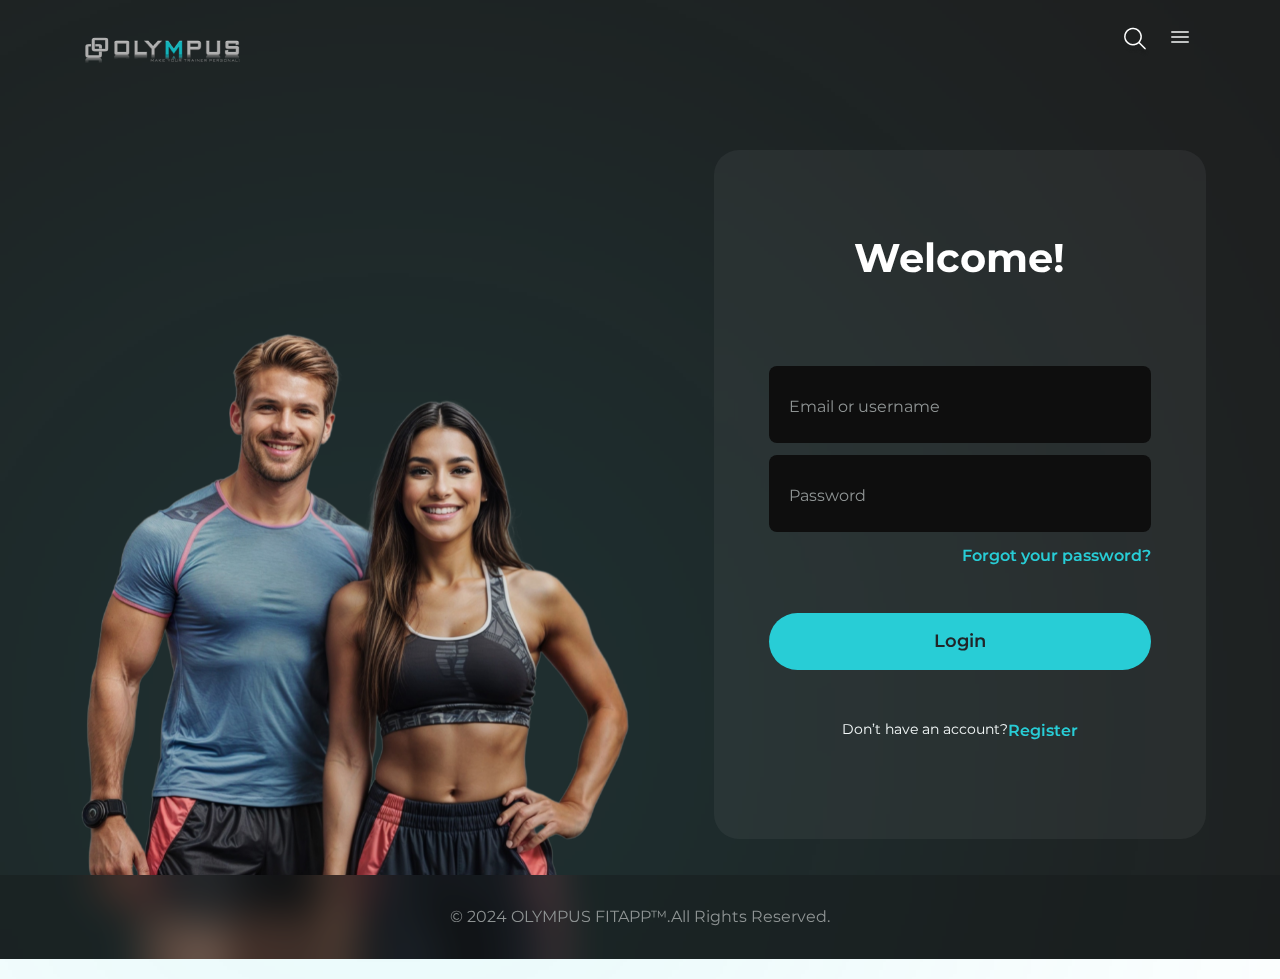
==== index.html @ 8dc274fb "first commit" ====
<!DOCTYPE html>
<html lang="en">

<head>
    <meta charset="UTF-8">
    <meta name="viewport" content="width=device-width, initial-scale=1.0">
    <link href="https://cdn.jsdelivr.net/npm/bootstrap@5.3.3/dist/css/bootstrap.min.css" rel="stylesheet"
        integrity="sha384-QWTKZyjpPEjISv5WaRU9OFeRpok6YctnYmDr5pNlyT2bRjXh0JMhjY6hW+ALEwIH" crossorigin="anonymous">
    <link rel="stylesheet" href="css/style.css">
    <link rel="stylesheet" href="css/responsive.css">
    <title>Document</title>
</head>

<body>
    <header>
        <div class="header-wrapper">
            <div class="header-logo">
                <a href=""><img src="img/logo.png" alt=""></a>
            </div>
            <div class="header-menu">
                <menu class="">
                    <ul>
                        <li><a href="">Home</a></li>
                        <li><a href="">About Us</a></li>
                        <li><a href="">Personal Training</a></li>
                        <li><a href="">OLYMPUS FITAPP PLUS+</a></li>
                        <li><a href="">PT’s</a></li>
                        <li><a href="">FAQ</a></li>
                        <li><a href="">Community</a></li>
                        <li><a href="">Login</a></li>
                    </ul>
                </menu>
            </div>
            <div class="header-search">
                <img src="img/icon/search-icon.png" alt="">
                <div class="menu-tgl-btn">
                    <div></div>
                    <div></div>
                    <div></div>
                </div>
            </div>
        </div>
    </header>
    <div class="search-box">
        <div class="header-search-bar d-flex align-items-center ">
            <button class="search-close">×</button>
            <div class="container">
                <div class="row justify-content-center">
                    <div class="col-lg-6">
                        <div class="search-bar text-center">
                            <h2 class="search-bar-title mb-30">What are you looking for?</h2>
                            <div class="contact-form-box contact-search-form-box">
                                <form action="#" class="d-flex">
                                    <input type="text" placeholder="Search Here" class="sech-input">
                                    <button type="submit">
                                        <svg style="transform: translateX(-18px);" xmlns="http://www.w3.org/2000/svg"
                                            width="16" height="16" fill="currentColor" class="bi bi-search"
                                            viewBox="0 0 16 16">
                                            <path
                                                d="M11.742 10.344a6.5 6.5 0 1 0-1.397 1.398h-.001q.044.06.098.115l3.85 3.85a1 1 0 0 0 1.415-1.414l-3.85-3.85a1 1 0 0 0-.115-.1zM12 6.5a5.5 5.5 0 1 1-11 0 5.5 5.5 0 0 1 11 0" />
                                        </svg>
                                    </button>
                                </form>
                            </div>
                        </div>
                    </div>
                </div>
            </div>
        </div>
    </div>
    <section class="frm-section">
        <div class="container-fluid">
            <div class="shadow">

            </div>
            <div class="row align-items-end">
                <div class="col-xl-6 col-lg-12 ">

                    <div class="lft-img">
                        <img src="img/img.png" alt="">
                    </div>
                </div>
                <div class="col-xl-6 col-lg-12 ">
                    <div class="login-frm">
                        <h2 class="frm-heading">Welcome!</h2>
                        <form action="">
                            <div class="input-box">
                                <input type="text" name="text" autocomplete="off" required />
                                <label for="text" class="label-name">
                                    <span class="content-name">
                                        Email or username
                                    </span>
                                </label>
                            </div>
                            <div class="input-box">
                                <input type="text" name="text" autocomplete="off" required />
                                <label for="text" class="label-name">
                                    <span class="content-name">
                                        Password
                                    </span>
                                </label>
                            </div>
                            <a href="#" class="form-link text-end">Forgot your password?</a>

                            <button class="btn-blue">Login</button>
                            <p class="form-text">Don’t have an account?
                                <a href="#" class="form-link"> Register</a>
                            </p>
                        </form>
                    </div>
                </div>
            </div>
        </div>

        <footer>
            <p>&copy; 2024 OLYMPUS FITAPP™.All Rights Reserved.</p>
        </footer>
    </section>
    <script src="js/script.js"></script>
</body>

</html>
---- css/style.css ----
@import url("https://fonts.googleapis.com/css2?family=Montserrat:ital,wght@0,100..900;1,100..900&display=swap");

* {
  padding: 0;
  margin: 0;
  box-sizing: border-box;
}
body {
  font-family: "Montserrat", sans-serif;
}
/* GLOBAL CSS */
.header-search-bar {
  height: 400px;
  position: fixed;
  top: -100%;
  left: 0;
  right: 0;
  z-index: 999;
  background: #fff;
  transition: 0.3s;
  transform: translateY(-100%);
}
.search-close {
  position: absolute;
  right: 50px;
  top: 35px;
  font-size: 50px;
  color: #222;
  font-weight: 300;
  width: 45px;
  height: 45px;
}
.search-bar-title {
  font-weight: 700;
  margin-bottom: 30px;
}
.sech-input {
  outline: none;
  background-color: transparent;
  height: 56px;
  width: 100%;
  line-height: 56px;
  font-size: 15px;
  color: var(--tp-common-black);
  border: 0;
  border-bottom: 1px solid #57595c;
  text-transform: uppercase;
  font-weight: 500;
}
a,
button {
  color: inherit;
  outline: none;
  border: none;
  background: transparent;
}
ol,
ul {
  padding-left: 0;
}
.header-search-bar.search-open {
  top: 0;
  transform: translateY(0);
}
/* header */
header {
  background: transparent;
  padding: 20px 80px;
  position: absolute;
  width: 100%;
  z-index: 3;
}
.header-wrapper {
  display: flex;
  align-items: center;
  justify-content: space-between;
}
.header-search {
  cursor: pointer;
}
.header-search img {
  transform: translateY(5px);
}
menu ul {
  display: flex;
  list-style: none;
  gap: 25px;
  padding-top: 15px;
}
menu ul li a {
  color: #fff;
  font-size: 16px;
  text-decoration: none;
  transition: 0.3s;
  padding: 10px 0;
  position: relative;
}
menu ul li a::after {
  width: 0;
  content: "";
  position: absolute;
  bottom: -15px;
  left: 0;
  height: 2px;
  background-color: #28cdd6;
  transition: 0.3s;
}
menu ul li:hover a::after {
  width: 100%;
}
menu ul li a:hover {
  color: #28cdd6;
}
.menu-tgl-btn {
  display: none;
  padding: 8px;
}
.menu-tgl-btn div {
  width: 18px;
  height: 2px;
  border-radius: 10px;
  background: #c1c3c3;
  margin: 3px;
}
/* frm-section */
.frm-section {
  padding-top: 100px;
  background: #1e1e1e;
  position: relative;
}
.lft-img img {
  width: 120%;
  position: relative;
  z-index: 2;
}
.shadow {
  width: 520px;
  height: 520px;
  border-radius: 50%;
  background: #28cdd6c1;
  position: absolute;
  bottom: -20px;
  left: 10%;
  filter: blur(500px);
}
.login-frm {
  backdrop-filter: blur(20px);
  background: rgba(255, 255, 255, 0.05);
  width: 680px;
  height: 760px;
  border-radius: 25px;
  padding: 140px 115px;
  margin-top: 80px;
  margin-bottom: 130px;
}
.frm-heading {
  font-weight: 700;
  font-size: 40px;
  line-height: 140%;
  text-align: center;
  color: #fff;
  margin-bottom: 80px;
}

/*  */
.input-box {
  position: relative;
  margin-bottom: 12px;
}
.input-box input {
  width: 100%;
  height: 100%;
  color: #fff;
  padding-top: 35px;
  padding-bottom: 20px;
  border: 0;
  background: #0e0e0e;
  padding-left: 20px;
  font-size: 18px;
  border-radius: 8px;
}
.input-box label {
  position: absolute;
  bottom: 19px;
  left: 20px;
  width: 100%;
  height: 100%;
  pointer-events: none;
  color: #8e9393;
}

.content-name {
  position: absolute;
  bottom: 0px;
  left: 0px;
  padding-bottom: 5px;
  transition: all 0.3s ease;
}
.input-box input:focus {
  outline: none;
}
.input-box input:focus + .label-name .content-name,
.input-box input:valid + .label-name .content-name {
  transform: translateY(-100%);
  font-size: 15px;
  left: 0px;
  color: #8e9393;
  text-transform: uppercase;
}
.form-link {
  font-weight: 600;
  font-size: 16px;
  display: block;
  color: #28cdd6;
  text-decoration: none;
}
.form-text {
  display: flex;
  text-align: center;
  justify-content: center;
  color: #f4f9f9;
}
.btn-blue {
  padding: 15px 10px;
  background: #28cdd6;
  display: inline-block;
  border-radius: 100px;
  width: 100%;
  border: 0;
  font-size: 18px;
  font-weight: 600;
  margin: 45px 0;
}
footer {
  padding: 30px 10px;
  background: rgba(21, 25, 25, 0.4);
  backdrop-filter: blur(20px);
  position: absolute;
  bottom: 0;
  width: 100%;
  z-index: 2;
  text-align: center;
  color: #8e9393;
}
footer p {
  padding: 0;
  margin: 0;
}
---- css/responsive.css ----
@media (max-width: 1960px) {
  .login-frm {
    width: 80%;
    margin: auto;
    height: auto;
    border-radius: 25px;
    padding: 80px 55px;
    margin-top: 50px;
    margin-bottom: 120px;
  }
  .lft-img {
    text-align: center;
  }
}
@media (max-width: 1300px) {
  .header-wrapper {
    align-items: flex-start;
  }
  menu {
    background: #28cdd6;
    position: absolute;
    padding: 60px;
    opacity: 0;
    visibility: hidden;
    right: -50px;
    top: -50px;
    border-radius: 12px;
    transition: 0.3s;
    overflow: hidden;
  }
  menu.show {
    top: 70px;
    right: 60px;
    visibility: visible;
    opacity: 1;
  }
  menu ul {
    flex-direction: column;
    text-align: center;
  }
  menu ul li a {
    color: #000000;
  }
  .menu-tgl-btn {
    display: block;
  }
  .header-search {
    cursor: pointer;
    display: flex;
    gap: 10px;
    align-items: center;
    flex-shrink: 2;
  }
}
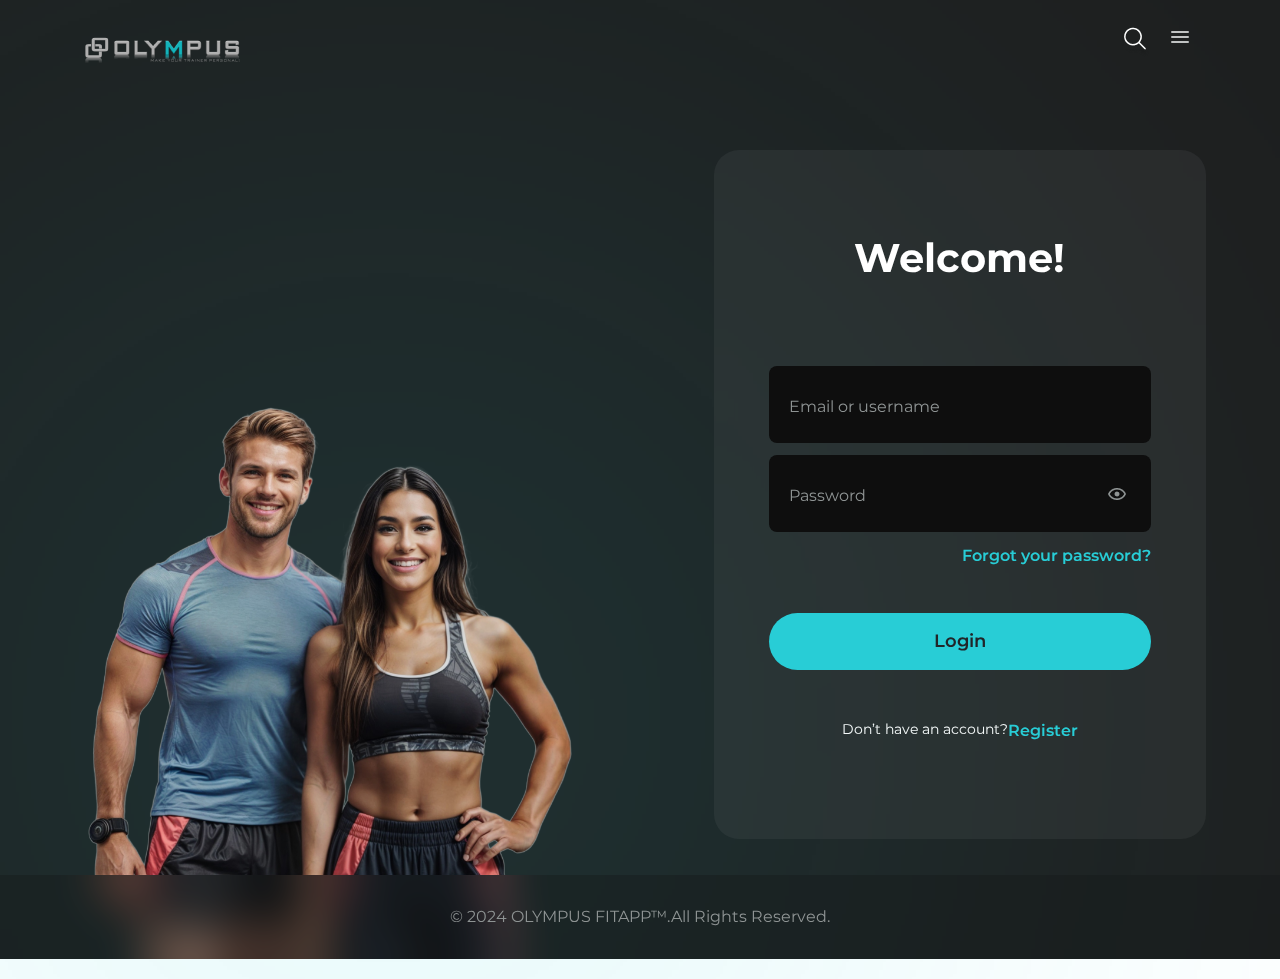
==== commit 555dea63: "update" ====
--- a/index.html
+++ b/index.html
@@ -77,7 +77,7 @@
                 <div class="col-xl-6 col-lg-12 ">
 
                     <div class="lft-img">
-                        <img src="img/img.png" alt="">
+                        <img src="img/img1.png" alt="">
                     </div>
                 </div>
                 <div class="col-xl-6 col-lg-12 ">
@@ -93,12 +93,16 @@
                                 </label>
                             </div>
                             <div class="input-box">
-                                <input type="text" name="text" autocomplete="off" required />
-                                <label for="text" class="label-name">
+
+                                <input type="password" autocomplete="off" required class="input-password" />
+                                <label for="password" class="label-name">
                                     <span class="content-name">
                                         Password
                                     </span>
                                 </label>
+                                <div class="eye-icon ">
+                                    <img src="img/icon/visible.png" alt="">
+                                </div>
                             </div>
                             <a href="#" class="form-link text-end">Forgot your password?</a>
 
--- a/css/style.css
+++ b/css/style.css
@@ -129,7 +129,7 @@
   position: relative;
 }
 .lft-img img {
-  width: 120%;
+  width: 100%;
   position: relative;
   z-index: 2;
 }
@@ -167,6 +167,22 @@
   position: relative;
   margin-bottom: 12px;
 }
+.eye-icon {
+  position: absolute;
+  top: 50%;
+  transform: translateY(-50%);
+  right: 25px;
+}
+.eye-icon.hide::after {
+  content: "";
+  position: absolute;
+  top: 11px;
+  left: 0px;
+  width: 20px;
+  height: 3px;
+  background-color: #8e9393;
+  transform: rotate(-45deg);
+}
 .input-box input {
   width: 100%;
   height: 100%;
@@ -230,6 +246,10 @@
   font-size: 18px;
   font-weight: 600;
   margin: 45px 0;
+  transition: 0.3s;
+}
+.btn-blue:hover {
+  background: #f4f9f9;
 }
 footer {
   padding: 30px 10px;
@@ -246,3 +266,6 @@
   padding: 0;
   margin: 0;
 }
+input:-internal-autofill-selected {
+  background-color: red !important;
+}
--- a/css/responsive.css
+++ b/css/responsive.css
@@ -16,21 +16,21 @@
   .header-wrapper {
     align-items: flex-start;
   }
+
   menu {
     background: #28cdd6;
     position: absolute;
     padding: 60px;
     opacity: 0;
     visibility: hidden;
-    right: -50px;
-    top: -50px;
+    right: 60px;
+    top: 60px;
     border-radius: 12px;
     transition: 0.3s;
     overflow: hidden;
   }
   menu.show {
     top: 70px;
-    right: 60px;
     visibility: visible;
     opacity: 1;
   }
@@ -52,3 +52,39 @@
     flex-shrink: 2;
   }
 }
+@media (max-width: 1300px) {
+  .lft-img img {
+    width: 95%;
+    margin: auto;
+  }
+}
+@media (max-width: 600px) {
+  .frm-section {
+    overflow: hidden;
+  }
+  header {
+    padding: 20px 30px;
+  }
+  .login-frm {
+    padding: 45px 35px;
+  }
+  .frm-heading {
+    margin-bottom: 30px;
+  }
+  .input-box input {
+    padding-top: 32px;
+  }
+}
+@media (max-width: 400px) {
+  menu.show {
+    right: 12px;
+  }
+}
+@media (max-width: 350px) {
+  menu.show {
+    right: 12px;
+  }
+  .header-logo img {
+    width: 70%;
+  }
+}
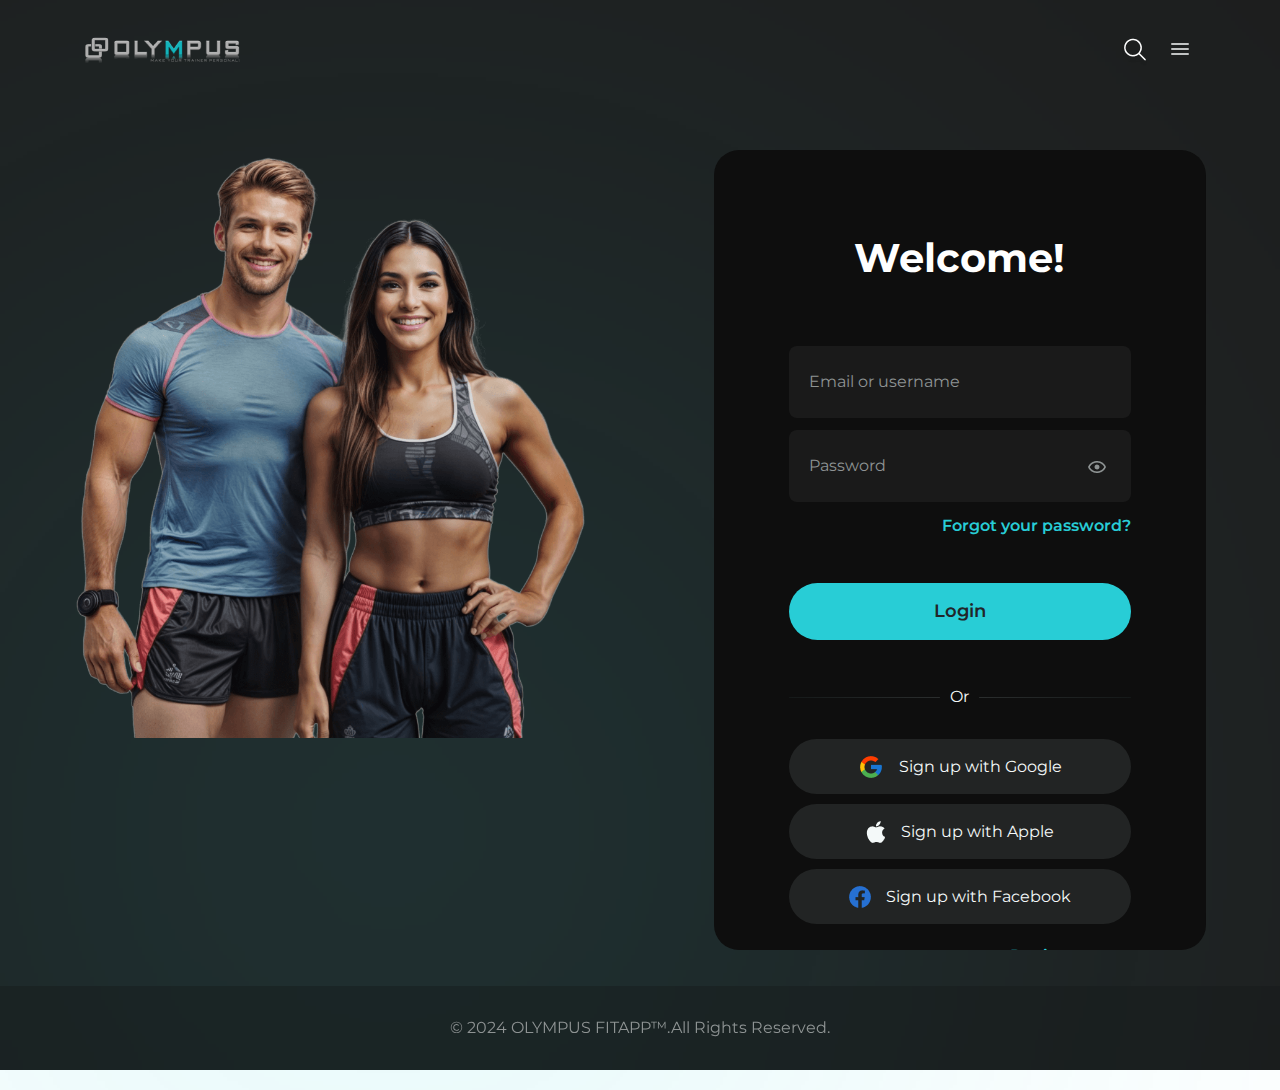
==== commit 7266723c: "update" ====
--- a/index.html
+++ b/index.html
@@ -73,10 +73,10 @@
             <div class="shadow">
 
             </div>
-            <div class="row align-items-end">
+            <div class="row ">
                 <div class="col-xl-6 col-lg-12 ">
 
-                    <div class="lft-img">
+                    <div class="lft-img mt-5">
                         <img src="img/img1.png" alt="">
                     </div>
                 </div>
@@ -107,6 +107,25 @@
                             <a href="#" class="form-link text-end">Forgot your password?</a>
 
                             <button class="btn-blue">Login</button>
+                            <div class="social-login">
+                                <div class="line"></div>
+                                <div>Or</div>
+                                <div class="line line2"></div>
+                            </div>
+                            <div class="social-login-btns">
+                                <a href="" class="social-login-btn">
+                                    <img src="img/icon/google.png" alt="">
+                                    <span>Sign up with Google</span>
+                                </a>
+                                <a href="" class="social-login-btn">
+                                    <img src="img/icon/apple.png" alt="">
+                                    <span>Sign up with Apple</span>
+                                </a>
+                                <a href="" class="social-login-btn">
+                                    <img src="img/icon/facebook.png" alt="">
+                                    <span>Sign up with Facebook</span>
+                                </a>
+                            </div>
                             <p class="form-text">Don’t have an account?
                                 <a href="#" class="form-link"> Register</a>
                             </p>
--- a/css/style.css
+++ b/css/style.css
@@ -3,6 +3,7 @@
 * {
   padding: 0;
   margin: 0;
+  -webkit-box-sizing: border-box;
   box-sizing: border-box;
 }
 body {
@@ -17,7 +18,11 @@
   right: 0;
   z-index: 999;
   background: #fff;
+  -webkit-transition: 0.3s;
+  -o-transition: 0.3s;
   transition: 0.3s;
+  -webkit-transform: translateY(-100%);
+  -ms-transform: translateY(-100%);
   transform: translateY(-100%);
 }
 .search-close {
@@ -58,8 +63,13 @@
 ul {
   padding-left: 0;
 }
+hr {
+  color: #353939;
+}
 .header-search-bar.search-open {
   top: 0;
+  -webkit-transform: translateY(0);
+  -ms-transform: translateY(0);
   transform: translateY(0);
 }
 /* header */
@@ -71,17 +81,27 @@
   z-index: 3;
 }
 .header-wrapper {
-  display: flex;
+  display: -webkit-box;
+  display: -ms-flexbox;
+  display: flex;
+  -webkit-box-align: center;
+  -ms-flex-align: center;
   align-items: center;
+  -webkit-box-pack: justify;
+  -ms-flex-pack: justify;
   justify-content: space-between;
 }
 .header-search {
   cursor: pointer;
 }
 .header-search img {
+  -webkit-transform: translateY(5px);
+  -ms-transform: translateY(5px);
   transform: translateY(5px);
 }
 menu ul {
+  display: -webkit-box;
+  display: -ms-flexbox;
   display: flex;
   list-style: none;
   gap: 25px;
@@ -91,6 +111,8 @@
   color: #fff;
   font-size: 16px;
   text-decoration: none;
+  -webkit-transition: 0.3s;
+  -o-transition: 0.3s;
   transition: 0.3s;
   padding: 10px 0;
   position: relative;
@@ -103,14 +125,21 @@
   left: 0;
   height: 2px;
   background-color: #28cdd6;
+  -webkit-transition: 0.3s;
+  -o-transition: 0.3s;
   transition: 0.3s;
 }
-menu ul li:hover a::after {
-  width: 100%;
-}
-menu ul li a:hover {
+menu ul li:hover a::after,
+menu ul li:hover a {
+  width: 100%;
   color: #28cdd6;
 }
+menu ul li.active a::after,
+menu ul li.active a {
+  width: 100%;
+  color: #28cdd6;
+}
+
 .menu-tgl-btn {
   display: none;
   padding: 8px;
@@ -141,17 +170,29 @@
   position: absolute;
   bottom: -20px;
   left: 10%;
+  -webkit-filter: blur(500px);
   filter: blur(500px);
 }
 .login-frm {
+  -webkit-backdrop-filter: blur(20px);
   backdrop-filter: blur(20px);
-  background: rgba(255, 255, 255, 0.05);
+  background: #0e0e0e;
   width: 680px;
-  height: 760px;
+  margin: auto;
+  max-height: 800px;
+  overflow-y: scroll;
   border-radius: 25px;
-  padding: 140px 115px;
+  padding: 80px 105px;
   margin-top: 80px;
   margin-bottom: 130px;
+  position: relative;
+}
+.login-frm::-webkit-scrollbar {
+  background: #1e1f1f;
+  width: 5px;
+}
+.login-frm::-webkit-scrollbar-thumb {
+  background: rgba(255, 255, 255, 0.05);
 }
 .frm-heading {
   font-weight: 700;
@@ -159,9 +200,26 @@
   line-height: 140%;
   text-align: center;
   color: #fff;
-  margin-bottom: 80px;
-}
-
+  margin-bottom: 60px;
+}
+.frm-heading-small {
+  font-weight: 600;
+  font-size: 18px;
+  line-height: 140%;
+  text-align: center;
+  color: #f4f9f9;
+  margin-bottom: 55px;
+}
+.title {
+  color: #f4f9f9;
+  font-size: 20px;
+  font-weight: 700;
+}
+.sub-title {
+  color: #8e9393;
+  font-size: 16px;
+  font-weight: 500;
+}
 /*  */
 .input-box {
   position: relative;
@@ -170,6 +228,16 @@
 .eye-icon {
   position: absolute;
   top: 50%;
+  -webkit-transform: translateY(-50%);
+  -ms-transform: translateY(-50%);
+  transform: translateY(-50%);
+  right: 25px;
+}
+.check-icon {
+  position: absolute;
+  top: 50%;
+  -webkit-transform: translateY(-50%);
+  -ms-transform: translateY(-50%);
   transform: translateY(-50%);
   right: 25px;
 }
@@ -181,13 +249,273 @@
   width: 20px;
   height: 3px;
   background-color: #8e9393;
+  -webkit-transform: rotate(-45deg);
+  -ms-transform: rotate(-45deg);
   transform: rotate(-45deg);
 }
 .input-box input {
   width: 100%;
   height: 100%;
   color: #fff;
-  padding-top: 35px;
+  padding-top: 30px;
+  padding-bottom: 20px;
+  border: 0;
+  background: rgba(255, 255, 255, 0.05);
+  padding-left: 20px;
+  font-size: 18px;
+  border-radius: 8px;
+}
+.input-box label {
+  position: absolute;
+  bottom: 19px;
+  left: 20px;
+  width: 100%;
+  height: 100%;
+  pointer-events: none;
+  color: #8e9393;
+}
+
+.content-name {
+  position: absolute;
+  bottom: 0px;
+  left: 0px;
+  padding-bottom: 5px;
+  -webkit-transition: all 0.3s ease;
+  -o-transition: all 0.3s ease;
+  transition: all 0.3s ease;
+}
+.input-box input:focus {
+  outline: none;
+}
+.input-box input:focus + .label-name .content-name,
+.input-box input:valid + .label-name .content-name {
+  -webkit-transform: translateY(-70%);
+  -ms-transform: translateY(-70%);
+  transform: translateY(-70%);
+  font-size: 15px;
+  left: 0px;
+  color: #8e9393;
+  text-transform: uppercase;
+}
+.form-link {
+  font-weight: 600;
+  font-size: 16px;
+  display: block;
+  color: #28cdd6;
+  text-decoration: none;
+}
+.form-text {
+  margin-top: 20px;
+  color: #f4f9f9;
+  gap: 5px;
+  text-align: center;
+}
+.form-text a {
+  display: inline-block;
+}
+.btn-blue {
+  padding: 15px 10px;
+  background: #28cdd6;
+  display: inline-block;
+  border-radius: 100px;
+  width: 100%;
+  border: 0;
+  font-size: 18px;
+  font-weight: 600;
+  margin: 45px 0;
+  -webkit-transition: 0.3s;
+  -o-transition: 0.3s;
+  transition: 0.3s;
+}
+.btn-blue:hover {
+  background: #f4f9f9;
+}
+footer {
+  padding: 30px 10px;
+  background: rgba(21, 25, 25, 0.4);
+  -webkit-backdrop-filter: blur(20px);
+  backdrop-filter: blur(20px);
+  position: absolute;
+  bottom: 0;
+  width: 100%;
+  z-index: 2;
+  text-align: center;
+  color: #8e9393;
+}
+footer p {
+  padding: 0;
+  margin: 0;
+}
+input:-internal-autofill-selected {
+  background-color: red !important;
+}
+/* regitration */
+.r-role-check {
+  background: rgba(255, 255, 255, 0.05);
+  border-radius: 8px;
+  display: -webkit-box;
+  display: -ms-flexbox;
+  display: flex;
+  margin-bottom: 45px;
+  color: #8e9393;
+  font-weight: 600;
+  display: flex;
+  -webkit-box-align: center;
+  -ms-flex-align: center;
+  align-items: center;
+  text-align: center;
+  overflow: hidden;
+}
+.r-role-check span {
+  -ms-flex-preferred-size: 50%;
+  flex-basis: 50%;
+  padding: 12px 20px;
+  display: block;
+  -webkit-transition: 0.4s;
+  -o-transition: 0.4s;
+  transition: 0.4s;
+  -webkit-user-select: none;
+  -moz-user-select: none;
+  -ms-user-select: none;
+  user-select: none;
+  cursor: pointer;
+}
+.r-role-check span.active {
+  background: #28cdd644;
+  color: #28cdd6;
+}
+
+/* check box */
+.checkbox-wrapper-13 {
+  display: flex;
+  gap: 8px;
+}
+@supports (-webkit-appearance: none) or (-moz-appearance: none) {
+  .checkbox-wrapper-13 input[type="checkbox"] {
+    --active: #28cdd6;
+    --active-inner: #fff;
+    --focus: 2px rgba(39, 94, 254, 0.3);
+    --border: #bbc1e1;
+    --border-hover: #275efe;
+    --background: #fff;
+    --disabled: #f6f8ff;
+    --disabled-inner: #e1e6f9;
+    -webkit-appearance: none;
+    -moz-appearance: none;
+    height: 21px;
+    outline: none;
+    display: inline-block;
+    vertical-align: top;
+    position: relative;
+    margin: 0;
+    cursor: pointer;
+    border: 1px solid var(--bc, var(--border));
+    background: transparent;
+    -webkit-transition: background 0.3s, border-color 0.3s,
+      -webkit-box-shadow 0.2s;
+    transition: background 0.3s, border-color 0.3s, -webkit-box-shadow 0.2s;
+    -o-transition: background 0.3s, border-color 0.3s, box-shadow 0.2s;
+    transition: background 0.3s, border-color 0.3s, box-shadow 0.2s;
+    transition: background 0.3s, border-color 0.3s, box-shadow 0.2s,
+      -webkit-box-shadow 0.2s;
+  }
+  .checkbox-wrapper-13 input[type="checkbox"]:after {
+    content: "";
+    display: block;
+    left: 0;
+    top: 0;
+    position: absolute;
+    -webkit-transition: opacity var(--d-o, 0.2s),
+      -webkit-transform var(--d-t, 0.3s) var(--d-t-e, ease);
+    transition: opacity var(--d-o, 0.2s),
+      -webkit-transform var(--d-t, 0.3s) var(--d-t-e, ease);
+    -o-transition: transform var(--d-t, 0.3s) var(--d-t-e, ease),
+      opacity var(--d-o, 0.2s);
+    transition: transform var(--d-t, 0.3s) var(--d-t-e, ease),
+      opacity var(--d-o, 0.2s);
+    transition: transform var(--d-t, 0.3s) var(--d-t-e, ease),
+      opacity var(--d-o, 0.2s),
+      -webkit-transform var(--d-t, 0.3s) var(--d-t-e, ease);
+  }
+  .checkbox-wrapper-13 input[type="checkbox"]:checked {
+    --b: var(--active);
+    --bc: var(--active);
+    --d-o: 0.3s;
+    --d-t: 0.6s;
+    --d-t-e: cubic-bezier(0.2, 0.85, 0.32, 1.2);
+  }
+  .checkbox-wrapper-13 input[type="checkbox"]:disabled {
+    --b: var(--disabled);
+    cursor: not-allowed;
+    opacity: 0.9;
+  }
+  .checkbox-wrapper-13 input[type="checkbox"]:disabled:checked {
+    --b: var(--disabled-inner);
+    --bc: var(--border);
+  }
+  .checkbox-wrapper-13 input[type="checkbox"]:disabled + label {
+    cursor: not-allowed;
+  }
+  .checkbox-wrapper-13
+    input[type="checkbox"]:hover:not(:checked):not(:disabled) {
+    --bc: var(--border-hover);
+  }
+  .checkbox-wrapper-13 input[type="checkbox"]:focus {
+    -webkit-box-shadow: 0 0 0 var(--focus);
+    box-shadow: 0 0 0 var(--focus);
+  }
+  .checkbox-wrapper-13 input[type="checkbox"]:not(.switch) {
+    width: 21px;
+  }
+  .checkbox-wrapper-13 input[type="checkbox"]:not(.switch):after {
+    opacity: var(--o, 0);
+  }
+  .checkbox-wrapper-13 input[type="checkbox"]:not(.switch):checked {
+    --o: 1;
+  }
+  .checkbox-wrapper-13 input[type="checkbox"] + label {
+    display: inline-block;
+    vertical-align: middle;
+    cursor: pointer;
+    margin-left: 4px;
+    color: #8e9393;
+  }
+
+  .checkbox-wrapper-13 input[type="checkbox"]:not(.switch) {
+    border-radius: 4px;
+  }
+  .checkbox-wrapper-13 input[type="checkbox"]:not(.switch):after {
+    width: 5px;
+    height: 9px;
+    border: 2px solid var(--active-inner);
+    border-top: 0;
+    border-left: 0;
+    left: 7px;
+    top: 4px;
+    -webkit-transform: rotate(var(--r, 20deg));
+    -ms-transform: rotate(var(--r, 20deg));
+    transform: rotate(var(--r, 20deg));
+  }
+  .checkbox-wrapper-13 input[type="checkbox"]:not(.switch):checked {
+    --r: 43deg;
+  }
+}
+
+.checkbox-wrapper-13 * {
+  -webkit-box-sizing: inherit;
+  box-sizing: inherit;
+}
+.checkbox-wrapper-13 *:before,
+.checkbox-wrapper-13 *:after {
+  -webkit-box-sizing: inherit;
+  box-sizing: inherit;
+}
+input[type="date"] {
+  -webkit-appearance: none; /* Removes default styling */
+  width: 100%;
+  height: 100%;
+  color: #fff;
+  padding-top: 30px;
   padding-bottom: 20px;
   border: 0;
   background: #0e0e0e;
@@ -195,77 +523,390 @@
   font-size: 18px;
   border-radius: 8px;
 }
-.input-box label {
-  position: absolute;
-  bottom: 19px;
-  left: 20px;
-  width: 100%;
+input[type="date"]::-webkit-calendar-picker-indicator {
+  position: absolute;
+  right: 10px;
+  top: 15px;
+  z-index: 99;
+
+  padding: 15px;
+}
+.social-login {
+  display: flex;
+  align-items: center;
+  gap: 10px;
+  color: #f4f9f9;
+  margin-bottom: 30px;
+}
+.social-login .line {
+  height: 1px;
+  width: 100%;
+  background: linear-gradient(90deg, #151919, #353939bb);
+  border-radius: 10px;
+}
+.social-login .line.line2 {
+  background: linear-gradient(275deg, #151919, #353939bb) !important;
+}
+.social-login-btns .social-login-btn {
+  height: 55px;
+  padding: 0 30px;
+  background: #35393980;
+  display: block;
+  text-decoration: none;
+  border-radius: 100px;
+  font-size: 16px;
+  color: #f4f9f9;
+  display: flex;
+  align-items: center;
+  justify-content: center;
+  gap: 15px;
+  margin: 10px 0;
+}
+/*  */
+.frm-inner {
+  position: relative;
+}
+.frm-inner {
+  display: flex;
+  flex-wrap: wrap;
+}
+
+.frm.client-frm {
+  flex: 100%;
+  transition: 0.3s;
+}
+.frm.trainer-frm {
+  display: none;
+  flex: 100%;
+  transition: 0.3s;
+}
+.frm.client-frm.active {
+  display: block;
+  animation: showAmin 0.5s ease alternate;
+  transition: 0.6s;
+}
+.frm.client-frm.hide {
+  display: none;
+  animation: hideAmin 0.5s ease alternate;
+  transition: 0.6s;
+  opacity: 0;
+}
+.frm.trainer-frm.active {
+  display: block;
+  animation: showAmin 0.5s ease alternate;
+}
+.frm.trainer-frm.hide {
+  display: none;
+  animation: hideAmin 0.5s ease alternate;
+}
+@keyframes showAmin {
+  0% {
+    opacity: 0;
+  }
+  100% {
+    opacity: 1;
+  }
+}
+@keyframes hideAmin {
+  0% {
+    opacity: 1;
+  }
+  100% {
+    opacity: 0;
+  }
+}
+
+/* registration-client-default */
+.progress-bar {
+  width: 100%;
+  height: 3px;
+  background: #353939;
+  position: relative;
+}
+.progress-bar div {
+  margin-right: auto;
+  width: 50%;
+  height: 3px;
+  background: #28cdd6;
+  transition: 0.3s;
+}
+.btn-disabled {
+  background: #28cdd671;
+}
+.btn-disabled:hover {
+  background: #28cdd671;
+}
+/* multy stap from style */
+.multi-frm-outer {
+  width: 100%;
+  overflow: hidden;
+}
+.multi-frm-outer form {
+  display: flex;
+  width: 400%;
+}
+.multi-frm-outer form .page {
+  width: 25%;
+  transition: margin-left 0.3s ease-in-out;
+}
+.back-icon {
+  position: absolute;
+  top: 11%;
+  left: 16%;
+  opacity: 0;
+}
+.tag-items a {
+  text-decoration: none;
+  color: #8e9393;
+  font-weight: 600;
+  background: #151919;
+  border-radius: 100px;
+  display: inline-block;
+  padding: 10px 20px;
+  margin: 6px 2px;
+  transition: 0.3s;
+}
+.tag-items a:hover {
+  color: #28cdd6;
+  background: #28cdd633;
+}
+.tag-items a.active {
+  color: #28cdd6;
+  background: #28cdd633;
+}
+/* Trineer More Info Default */
+.add-new-link span {
+  color: #28cdd6;
+  font-size: 14px;
+  font-weight: 600;
+  margin-left: 5px;
+  cursor: pointer;
+  user-select: none;
+}
+.delete-new-link {
+  display: flex;
+  align-items: center;
+  gap: 5px;
+}
+.delete-new-link span {
+  color: #ff6b42;
+  font-size: 14px;
+  font-weight: 600;
+  margin-left: 5px;
+  cursor: pointer;
+  user-select: none;
+}
+.choose-file-area {
+  width: 200px;
+  height: 200px;
+  border-radius: 50%;
+  background: #151919;
+  margin: 70px auto;
+  position: relative;
+  display: flex;
+  align-items: center;
+  justify-content: center;
+}
+.choose-file-area img {
+  width: 30%;
   height: 100%;
-  pointer-events: none;
+  object-fit: contain;
+  border-radius: 50%;
+}
+.choose-file-area button {
+  width: 52px;
+  height: 52px;
+  background: #28cdd6;
+  border: 0;
+  outline: 0;
+  color: #151919;
+  font-size: 50px;
+  line-height: 52px;
+  border-radius: 50%;
+  position: absolute;
+  right: 0;
+  bottom: 0;
+}
+/* select-box */
+.select-box {
+  width: 100%;
+  height: 500px;
+  background: #151919;
+  position: absolute;
+  bottom: 0;
+  left: 0;
+  border-radius: 24px 24px 0 0;
+  z-index: 9;
+  transition: 0.5s;
+}
+.select-box.hide {
+  bottom: -100%;
+  opacity: 0;
+  visibility: hidden;
+}
+.select-year-box-close {
+  position: absolute;
+  right: 20px;
+  top: 10px;
+  font-size: 50px;
   color: #8e9393;
-}
-
-.content-name {
-  position: absolute;
-  bottom: 0px;
-  left: 0px;
-  padding-bottom: 5px;
-  transition: all 0.3s ease;
-}
-.input-box input:focus {
-  outline: none;
-}
-.input-box input:focus + .label-name .content-name,
-.input-box input:valid + .label-name .content-name {
-  transform: translateY(-100%);
-  font-size: 15px;
-  left: 0px;
-  color: #8e9393;
+  font-weight: 300;
+  width: 45px;
+  height: 45px;
+}
+
+.drag-line {
+  position: absolute;
+  top: 5px;
+  left: 50%;
+  transform: translateX(-50%);
+  width: 36px;
+  height: 5px;
+  border-radius: 100px;
+  margin: auto;
+  background: #535757;
+}
+/*  */
+/* Container */
+
+.slider-container h2 {
+  margin: 15px 0;
+
   text-transform: uppercase;
-}
-.form-link {
-  font-weight: 600;
-  font-size: 16px;
-  display: block;
-  color: #28cdd6;
-  text-decoration: none;
-}
-.form-text {
-  display: flex;
+  color: #ffffff;
+}
+
+/* Slider */
+.slider {
+  position: relative;
+  height: 140px;
+  overflow: hidden;
+  cursor: grab;
+}
+
+.slider ul {
+  list-style: none;
+  padding: 0;
+  margin: 0;
+  position: absolute;
+  top: -52px;
+  left: 0;
+  width: 100%;
+  transition: transform 0.2s ease-out;
+}
+
+.slider li {
+  font-size: 22px;
+  font-weight: 500;
+  height: 40px;
+  line-height: 40px;
+  color: #555;
+  user-select: none;
+}
+
+/* Active Item */
+.slider li.active {
+  font-weight: bold;
+  font-size: 28px;
+  color: #00e8ff;
+  background: #28cdd633;
+  border-radius: 8px;
+}
+
+.select-btn:active {
+  background-color: #00d5e6;
+}
+
+/* sale bar */
+/* Slider container */
+.scale-slider-container {
   text-align: center;
-  justify-content: center;
-  color: #f4f9f9;
-}
-.btn-blue {
-  padding: 15px 10px;
-  background: #28cdd6;
-  display: inline-block;
-  border-radius: 100px;
-  width: 100%;
-  border: 0;
+}
+
+/* Weight display */
+.weight-display {
   font-size: 18px;
   font-weight: 600;
-  margin: 45px 0;
-  transition: 0.3s;
-}
-.btn-blue:hover {
-  background: #f4f9f9;
-}
-footer {
-  padding: 30px 10px;
-  background: rgba(21, 25, 25, 0.4);
-  backdrop-filter: blur(20px);
-  position: absolute;
-  bottom: 0;
-  width: 100%;
-  z-index: 2;
+  color: #4bc0c8;
+  margin: 10px 0;
+}
+
+/* Slider wrapper */
+.slider-container {
+  width: 80%;
+  margin: auto;
   text-align: center;
-  color: #8e9393;
-}
-footer p {
-  padding: 0;
+}
+
+.slider-wrapper {
+  position: relative;
+  width: 80%;
+  height: 50px;
+  margin: 0 auto;
+}
+
+/* Scale bar */
+.scale {
+  position: absolute;
+  top: 50%;
+  left: 0;
+  right: 0;
+  height: 4px;
+  background-color: #333;
+  display: flex;
+  align-items: center;
+  justify-content: space-between;
+}
+
+.tick,
+.tick2 {
+  width: 2px;
+  height: 16px;
+  background-color: #555;
+}
+
+.tick.active,
+.tick2.active {
+  background-color: #4bc0c8;
+  height: 24px;
+}
+
+/* Slider input */
+/* Slider input */
+#weight-slider,
+#weight-slider2 {
+  position: absolute;
+  top: 50%;
+  left: 0;
+  width: 100%;
+  height: 4px;
+  background: transparent;
+  -webkit-appearance: none;
   margin: 0;
-}
-input:-internal-autofill-selected {
-  background-color: red !important;
-}
+  pointer-events: none;
+}
+
+/* Slider thumb */
+#weight-slider::-webkit-slider-thumb,
+#weight-slider2::-webkit-slider-thumb {
+  -webkit-appearance: none;
+  appearance: none;
+  width: 16px;
+  height: 16px;
+  background: #4bc0c8;
+  border-radius: 50%;
+  cursor: pointer;
+  pointer-events: auto;
+  border: 2px solid #121212;
+}
+
+#weight-slider::-moz-range-thumb,
+#weight-slider2::-moz-range-thumb {
+  width: 16px;
+  height: 16px;
+  background: #4bc0c8;
+  border-radius: 50%;
+  cursor: pointer;
+  pointer-events: auto;
+  border: 2px solid #121212;
+}
--- a/css/responsive.css
+++ b/css/responsive.css
@@ -2,19 +2,24 @@
   .login-frm {
     width: 80%;
     margin: auto;
-    height: auto;
+    max-height: 800px;
     border-radius: 25px;
-    padding: 80px 55px;
+    padding: 80px 75px;
     margin-top: 50px;
     margin-bottom: 120px;
   }
   .lft-img {
     text-align: center;
   }
+  .lft-img-reg img {
+    width: 132%;
+  }
 }
 @media (max-width: 1300px) {
   .header-wrapper {
-    align-items: flex-start;
+    -webkit-box-align: center;
+    -ms-flex-align: center;
+    align-items: center;
   }
 
   menu {
@@ -26,8 +31,15 @@
     right: 60px;
     top: 60px;
     border-radius: 12px;
+    -webkit-transition: 0.3s;
+    -o-transition: 0.3s;
     transition: 0.3s;
     overflow: hidden;
+  }
+  menu ul li:hover a::after,
+  menu ul li:hover a {
+    width: 100%;
+    color: #ffffff;
   }
   menu.show {
     top: 70px;
@@ -35,6 +47,9 @@
     opacity: 1;
   }
   menu ul {
+    -webkit-box-orient: vertical;
+    -webkit-box-direction: normal;
+    -ms-flex-direction: column;
     flex-direction: column;
     text-align: center;
   }
@@ -46,16 +61,24 @@
   }
   .header-search {
     cursor: pointer;
+    display: -webkit-box;
+    display: -ms-flexbox;
     display: flex;
     gap: 10px;
+    -webkit-box-align: center;
+    -ms-flex-align: center;
     align-items: center;
+    -ms-flex-negative: 2;
     flex-shrink: 2;
   }
 }
-@media (max-width: 1300px) {
-  .lft-img img {
+@media (max-width: 1200px) {
+  .lft-img-reg img {
     width: 95%;
     margin: auto;
+  }
+  .lft-img {
+    display: none;
   }
 }
 @media (max-width: 600px) {
@@ -66,13 +89,27 @@
     padding: 20px 30px;
   }
   .login-frm {
-    padding: 45px 35px;
+    padding: 40px 30px;
   }
   .frm-heading {
     margin-bottom: 30px;
+    font-size: 30px;
   }
   .input-box input {
-    padding-top: 32px;
+    padding-top: 25px;
+  }
+  .input-box label {
+    bottom: 18px;
+  }
+
+  .login-frm {
+    width: 95%;
+  }
+  .input-box input {
+    font-size: 16px;
+  }
+  .checkbox-wrapper-13 .c1-13 {
+    font-size: 14px;
   }
 }
 @media (max-width: 400px) {
@@ -87,4 +124,8 @@
   .header-logo img {
     width: 70%;
   }
+  .frm-heading {
+    margin-bottom: 20px;
+    font-size: 30px;
+  }
 }
